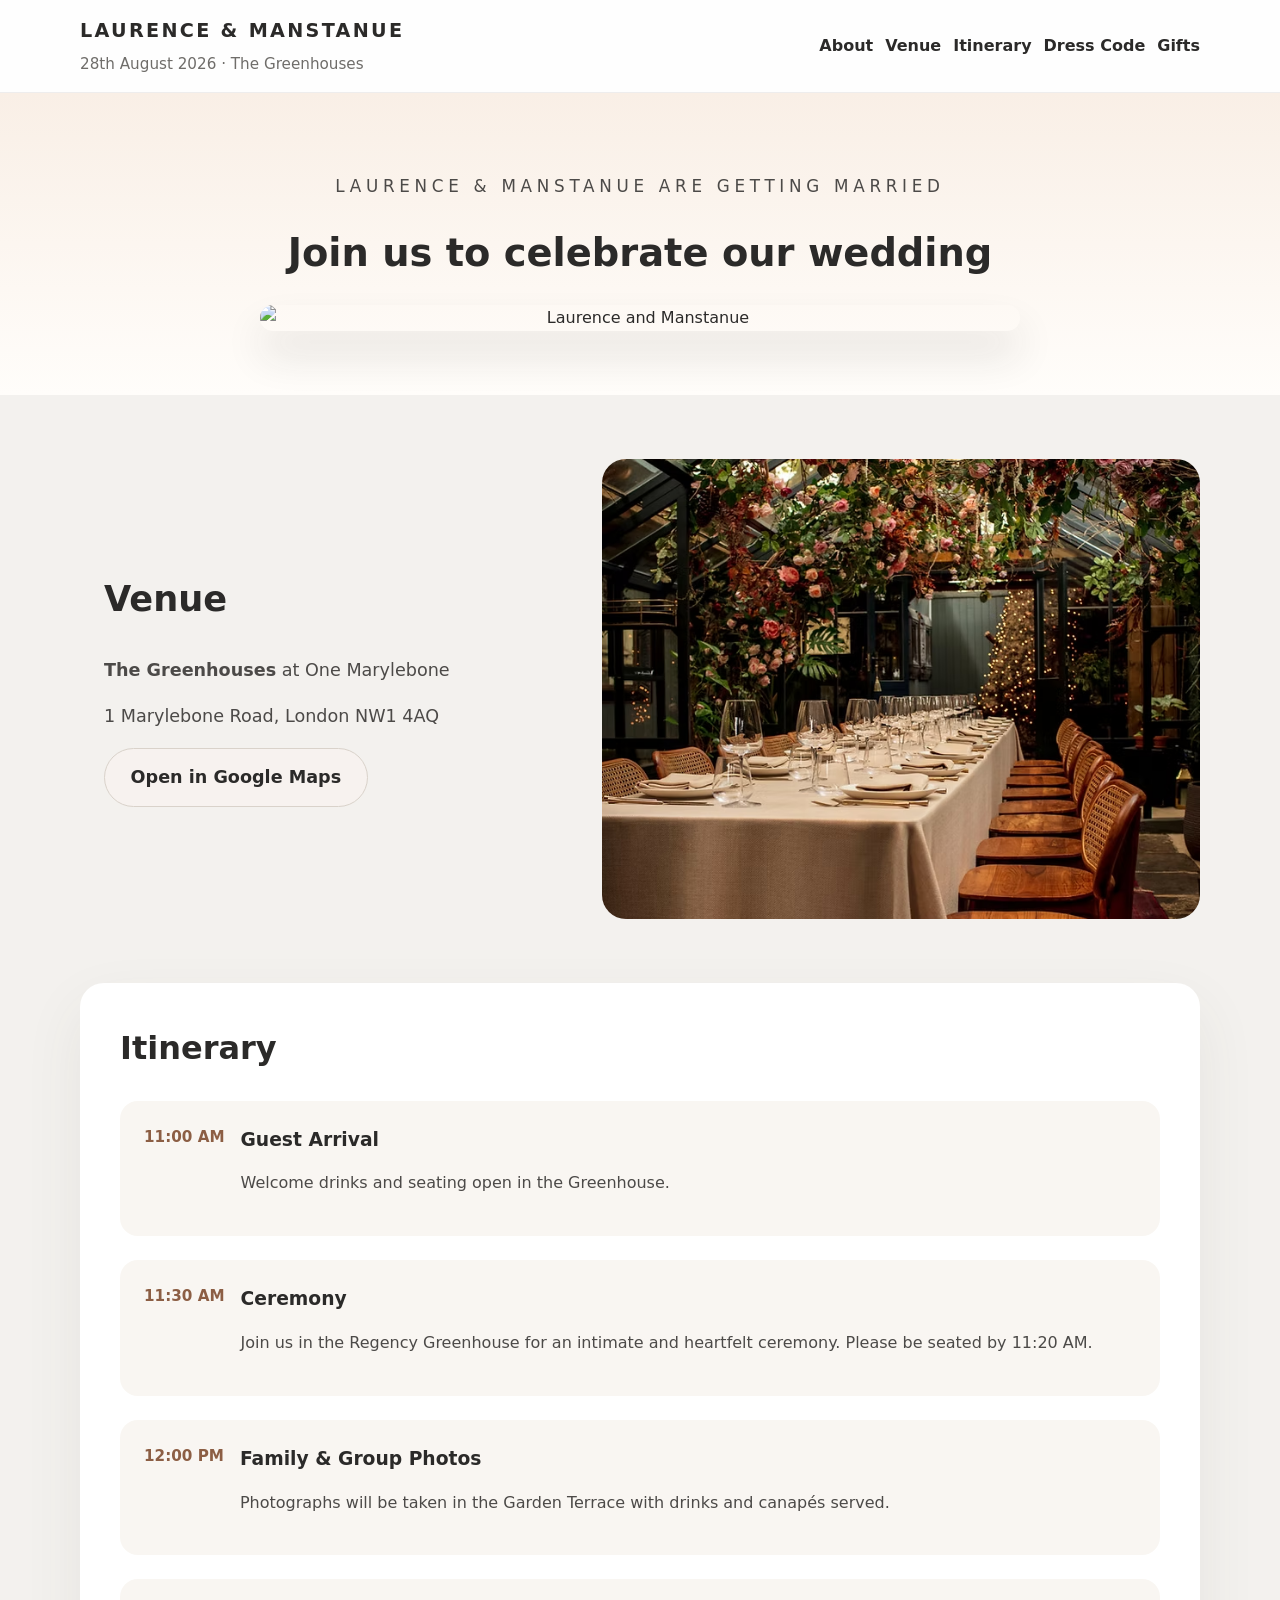
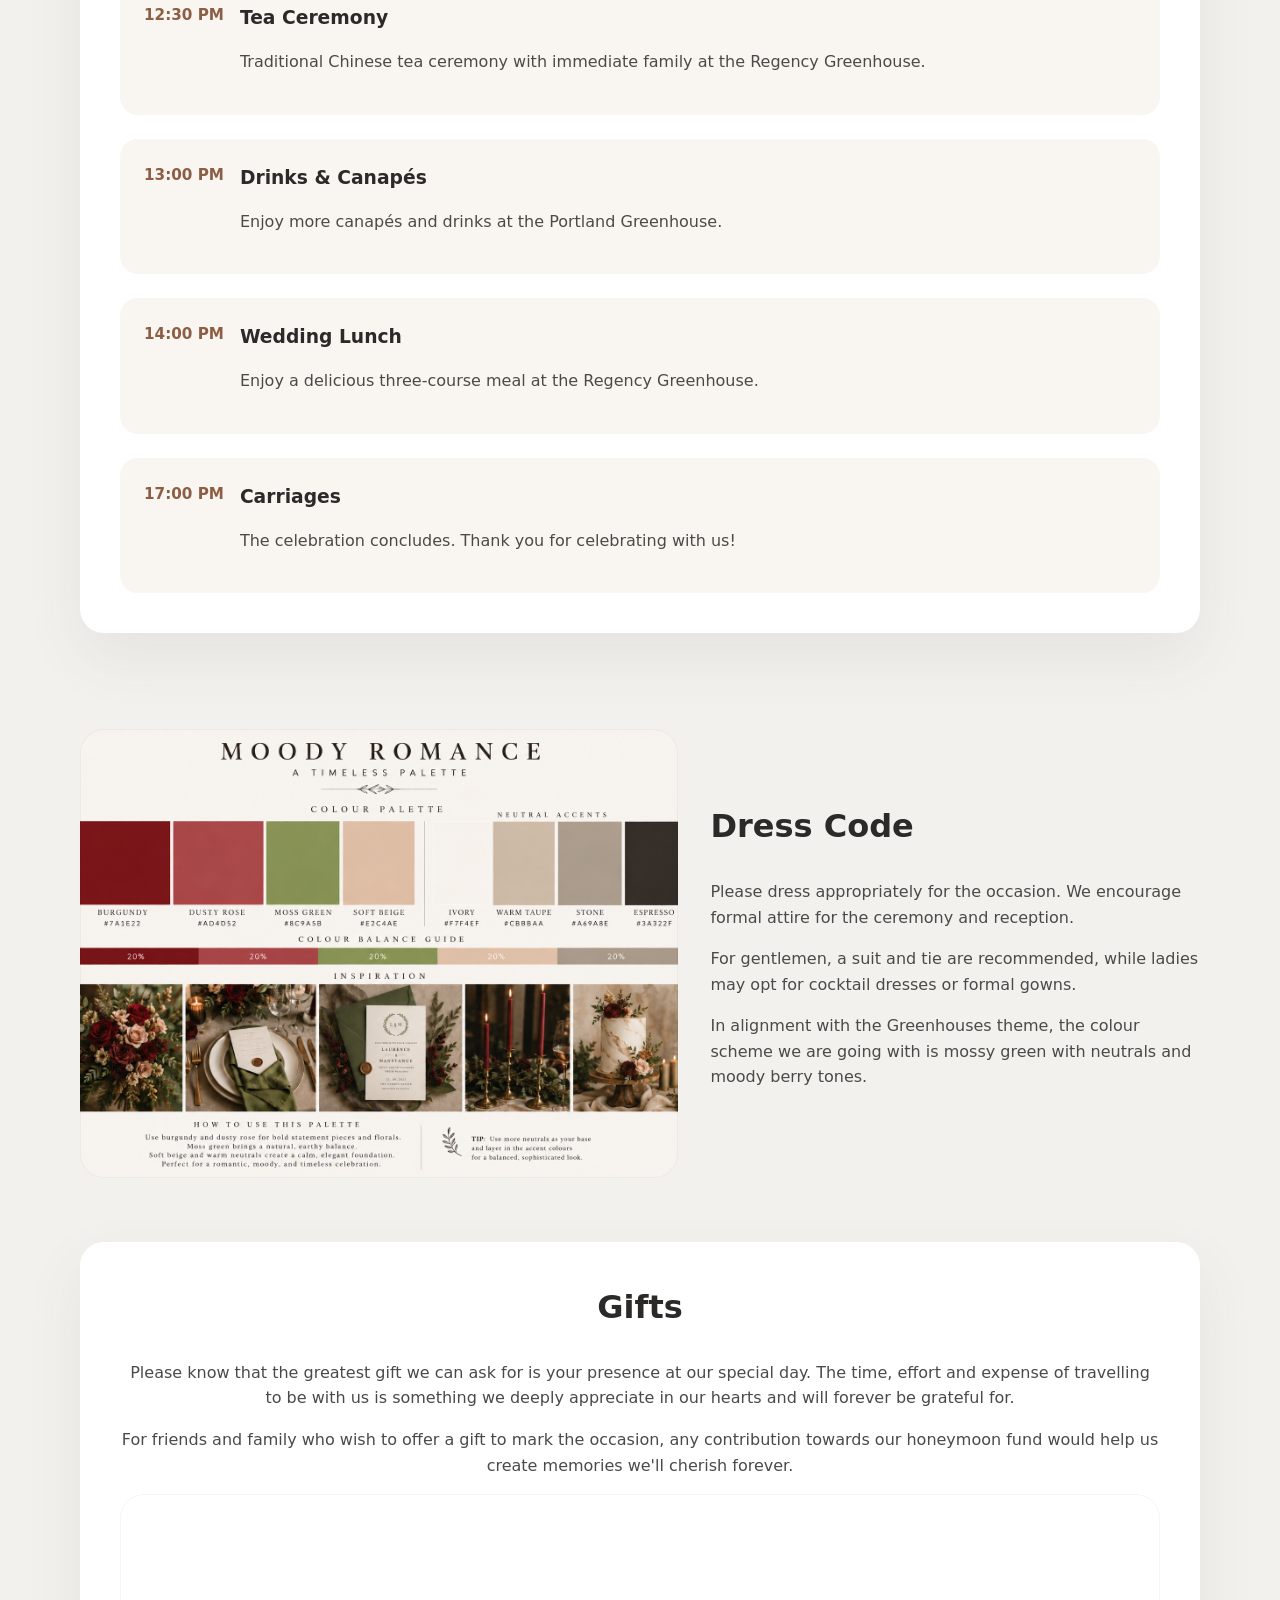
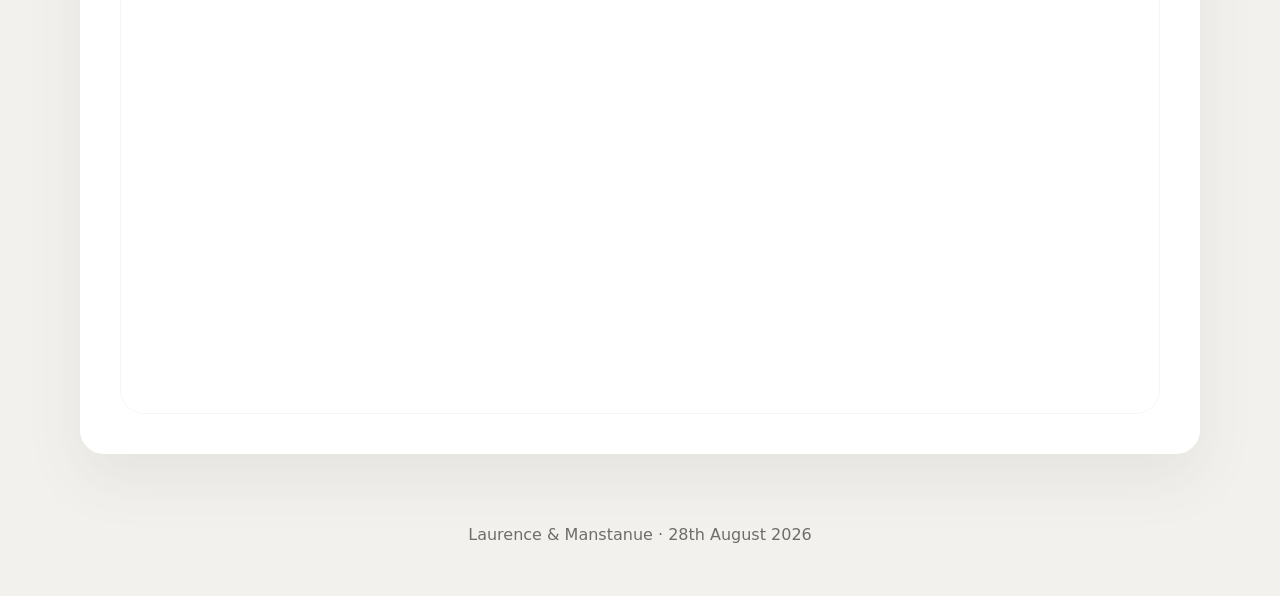
==== index.html @ a3ae47c3 "Add files via upload" ====
<!DOCTYPE html>
<html lang="en">
  <head>
    <meta charset="UTF-8" />
    <meta name="viewport" content="width=device-width, initial-scale=1.0" />
    <title>Wedding of Laurence & Manstanue</title>
    <link rel="stylesheet" href="styles.css" />
  </head>
  <body>
    <header class="site-header">
      <div class="container header-inner">
        <div class="brand">
          <h1>Laurence & Manstanue</h1>
          <p>28th August 2026 · The Greenhouses</p>
        </div>
        <nav class="site-nav" aria-label="Primary navigation">
          <a href="#about">About</a>
          <a href="#venue">Venue</a>
          <a href="#itinerary">Itinerary</a>
          <a href="#travel">Dress Code</a>
          <a href="#gifts">Gifts</a>
        </nav>
        <button class="menu-toggle" aria-expanded="false" aria-controls="nav-list">Menu</button>
      </div>
    </header>

    <main>
      <section class="hero">
        <div class="container hero-content">
          <p class="eyebrow">Laurence & Manstanue are getting married</p>
          <h2>Join us to celebrate our wedding</h2>
          <div class="hero-placeholder">
            <img src="wedding-photo.jpg" alt="Laurence and Manstanue" />
        </div>
      </section>

      <section id="venue" class="section container split-section">
        <div>
          <h2>Venue</h2>
          <p><strong>The Greenhouses</strong> at One Marylebone</p>
          <p>1 Marylebone Road, London NW1 4AQ</p>
          <a class="secondary-button" href="https://maps.app.goo.gl/B8PJeeFyVKWs3QZZ9" target="_blank" rel="noreferrer">Open in Google Maps</a>
        </div>
        <div class="venue-slider" aria-label="Venue photo slideshow">
          <div class="venue-slide active">
            <img src="venue-1.jpg" alt="The Greenhouses venue photo 1" />
          </div>
          <div class="venue-slide">
            <img src="venue-2.jpg" alt="The Greenhouses venue photo 2" />
          </div>
          <div class="venue-slide">
            <img src="venue-3.jpg" alt="The Greenhouses venue photo 3" />
          </div>
        </div>
      </section>

      <section id="itinerary" class="section container section-card">
        <h2>Itinerary</h2>
        <div class="timeline">
          <article class="timeline-item">
            <span class="timeline-time">11:00 AM</span>
            <div>
              <h3>Guest Arrival</h3>
              <p>Welcome drinks and seating open in the Greenhouse.</p>
            </div>
          </article>
          <article class="timeline-item">
            <span class="timeline-time">11:30 AM</span>
            <div>
              <h3>Ceremony</h3>
              <p>Join us in the Regency Greenhouse for an intimate and heartfelt ceremony. Please be seated by 11:20 AM.</p>
            </div>
          </article>
          <article class="timeline-item">
            <span class="timeline-time">12:00 PM</span>
            <div>
              <h3>Family & Group Photos</h3>
              <p>Photographs will be taken in the Garden Terrace with drinks and canapés served.</p>
            </div>
          </article>
          <article class="timeline-item">
            <span class="timeline-time">12:30 PM</span>
            <div>
              <h3>Tea Ceremony</h3>
              <p>Traditional Chinese tea ceremony with immediate family at the Regency Greenhouse.</p>
            </div>
          </article>
          <article class="timeline-item">
            <span class="timeline-time">13:00 PM</span>
            <div>
              <h3>Drinks & Canapés</h3>
              <p>Enjoy more canapés and drinks at the Portland Greenhouse.</p>
            </div>
          </article>
          <article class="timeline-item">
            <span class="timeline-time">14:00 PM</span>
            <div>
              <h3>Wedding Lunch</h3>
              <p>Enjoy a delicious three-course meal at the Regency Greenhouse.</p>
            </div>
          </article>
            <article class="timeline-item">
            <span class="timeline-time">17:00 PM</span>
            <div>
              <h3>Carriages</h3>
              <p>The celebration concludes. Thank you for celebrating with us!</p>
            </div>
          </article>
        </div>
      </section>

      <section id="travel" class="section container split-section reverse">
        <div>
          <h2>Dress Code</h2>
          <p>Please dress appropriately for the occasion. We encourage formal attire for the ceremony and reception.</p>
          <p>For gentlemen, a suit and tie are recommended, while ladies may opt for cocktail dresses or formal gowns.</p>
          <p>In alignment with the Greenhouses theme, the colour scheme we are going with is mossy green with neutrals and moody berry tones.</p>
        </div>
        <div class="dress-code-image"></div>
      </section>

      <section id="contact" class="section container section-card contact-section">
        <h2>Gifts</h2>
          <p>Please know that the greatest gift we can ask for is your presence at our special day. The time, effort and expense of travelling to be with us is something we deeply appreciate in our hearts and will forever be grateful for.</p>
          <p>For friends and family who wish to offer a gift to mark the occasion, any contribution towards our honeymoon fund would help us create memories we'll cherish forever.</p>
        </div>
        <div class="travel-image"></div>
      </section>
    </main>

    <footer class="site-footer container">
      <p>Laurence & Manstanue · 28th August 2026</p>
    </footer>

    <script src="script.js"></script>
  </body>
</html>
---- styles.css ----
:root {
  color-scheme: light;
  font-family: Inter, system-ui, -apple-system, BlinkMacSystemFont, "Segoe UI", sans-serif;
  background: #f3f1ee;
  color: #2b2a29;
  font-size: 16px;
  line-height: 1.6;
}

* {
  box-sizing: border-box;
}

html {
  scroll-behavior: smooth;
}

body {
  margin: 0;
  min-height: 100vh;
}

img,
video,
iframe,
svg {
  display: block;
  max-width: 100%;
}

.container {
  width: min(1120px, calc(100% - 2rem));
  margin: 0 auto;
}

.site-header {
  background: rgba(255, 255, 255, 0.92);
  position: sticky;
  top: 0;
  z-index: 10;
  border-bottom: 1px solid rgba(43, 42, 41, 0.08);
}

.header-inner {
  display: flex;
  align-items: center;
  justify-content: space-between;
  gap: 1rem;
  padding: 1rem 0;
}

.brand h1 {
  margin: 0;
  font-size: 1.2rem;
  letter-spacing: 0.12em;
  text-transform: uppercase;
}

.brand p {
  margin: 0.3rem 0 0;
  color: #6f6d6a;
  font-size: 0.95rem;
}

.site-nav {
  display: flex;
  flex-wrap: wrap;
  gap: 0.75rem;
}

.site-nav a {
  color: #2b2a29;
  text-decoration: none;
  font-weight: 600;
}

.menu-toggle {
  display: none;
  border: 1px solid #c8c4bf;
  background: white;
  color: #2b2a29;
  padding: 0.75rem 1rem;
  border-radius: 999px;
  cursor: pointer;
}

.hero {
  background: linear-gradient(180deg, #f9efe6 0%, #fffdfa 100%);
  padding: 5rem 0 4rem;
}

.hero-content {
  text-align: center;
  max-width: 760px;
  margin: 0 auto;
}

.eyebrow {
  margin: 0 0 1rem;
  letter-spacing: 0.28em;
  text-transform: uppercase;
  font-size: 0.85rem;
  color: #9d8b7a;
}

.hero-content h2 {
  margin: 0 0 1rem;
  font-size: clamp(2rem, 3vw, 3rem);
  line-height: 1.08;
}

.hero-placeholder {
  margin: 2rem auto 0;
  max-width: 880px;
  overflow: hidden;
  border-radius: 28px;
  box-shadow: 0 24px 40px rgba(43, 42, 41, 0.12);
}

.hero-placeholder img {
  width: 100%;
  height: auto;
  display: block;
}

.hero-content p {
  margin: 0 0 2rem;
  color: #4c4a48;
  font-size: 1.05rem;
}

.primary-button,
.secondary-button {
  display: inline-flex;
  align-items: center;
  justify-content: center;
  border-radius: 999px;
  font-weight: 700;
  padding: 0.9rem 1.6rem;
  text-decoration: none;
}

.primary-button {
  background: #8c5e44;
  color: white;
}

.secondary-button {
  background: #f7f2ef;
  color: #2b2a29;
  border: 1px solid #d9d2ca;
}

.section {
  padding: 4rem 0;
}

.section-card {
  background: white;
  border-radius: 24px;
  padding: 2.5rem;
  box-shadow: 0 24px 60px rgba(74, 72, 70, 0.08);
  margin-bottom: 2rem;
}

.section-card h2,
.split-section h2,
.contact-section h2 {
  margin-top: 0;
  font-size: 2rem;
}

.section-card p,
.split-section p,
.contact-section p {
  color: #4c4a48;
}

.split-section {
  display: grid;
  grid-template-columns: 1fr 1fr;
  gap: 2rem;
  align-items: center;
}

#venue.split-section {
  grid-template-columns: 0.9fr 1.1fr;
}

#venue.split-section > div:first-child {
  padding-left: 1.5rem;
  font-size: 1.1rem;
}

#venue.split-section > div:first-child h2 {
  font-size: 2.2rem;
}

#travel.split-section {
  grid-template-columns: 0.9fr 1.1fr;
}

#travel.split-section > div:last-child {
  min-height: 420px;
  aspect-ratio: 4 / 3;
}

.split-section.reverse {
  direction: rtl;
}

.split-section.reverse > * {
  direction: ltr;
}

.venue-image,
.venue-slider {
  min-height: 460px;
  border-radius: 24px;
  background-size: cover;
  background-position: center;
  box-shadow: inset 0 0 0 1px rgba(0, 0, 0, 0.04);
}

.travel-image {
  min-height: 520px;
  border-radius: 24px;
  background-size: cover;
  background-position: center;
  box-shadow: inset 0 0 0 1px rgba(0, 0, 0, 0.04);
}

.venue-slider {
  overflow: hidden;
  position: relative;
}

.venue-slide {
  position: absolute;
  inset: 0;
  opacity: 0;
  transition: opacity 0.8s ease;
}

.venue-slide.active {
  opacity: 1;
}

.venue-slide img {
  width: 100%;
  height: 100%;
  object-fit: cover;
  display: block;
}
.dress-code-image {
  min-height: 520px;
  border-radius: 24px;
  background-image: url('dress-code.jpg');
  background-size: cover;
  background-position: center;
  box-shadow: inset 0 0 0 1px rgba(0, 0, 0, 0.04);
}
.venue-image {
  background-image: url('venue-photo.jpg');
}

.travel-image {
  background-image: url('gift-photo.jpg');
}

.timeline {
  display: grid;
  gap: 1.5rem;
}

.timeline-item {
  display: grid;
  grid-template-columns: auto 1fr;
  gap: 1rem;
  padding: 1.5rem;
  background: #f9f6f2;
  border-radius: 18px;
}

.timeline-time {
  font-weight: 800;
  color: #8c5e44;
  font-size: 0.95rem;
}

.timeline-item h3 {
  margin: 0 0 0.5rem;
}

.contact-section {
  text-align: center;
}

.contact-section a {
  color: #8c5e44;
  text-decoration: none;
  font-weight: 700;
}

.site-footer {
  padding: 1.25rem 0 2rem;
  color: #6f6d6a;
  text-align: center;
}

@media (max-width: 900px) {
  .split-section,
  .section-card {
    grid-template-columns: 1fr;
  }

  .split-section.reverse {
    direction: ltr;
  }
}

@media (max-width: 720px) {
  .header-inner {
    flex-direction: column;
    align-items: flex-start;
  }

  .site-nav {
    display: none;
    flex-direction: column;
    width: 100%;
    padding-top: 1rem;
  }

  .site-nav.show {
    display: flex;
  }

  .menu-toggle {
    display: inline-flex;
  }

  .hero {
    padding: 4rem 0 3rem;
  }

  .hero-content h2 {
    font-size: 2.5rem;
  }
}
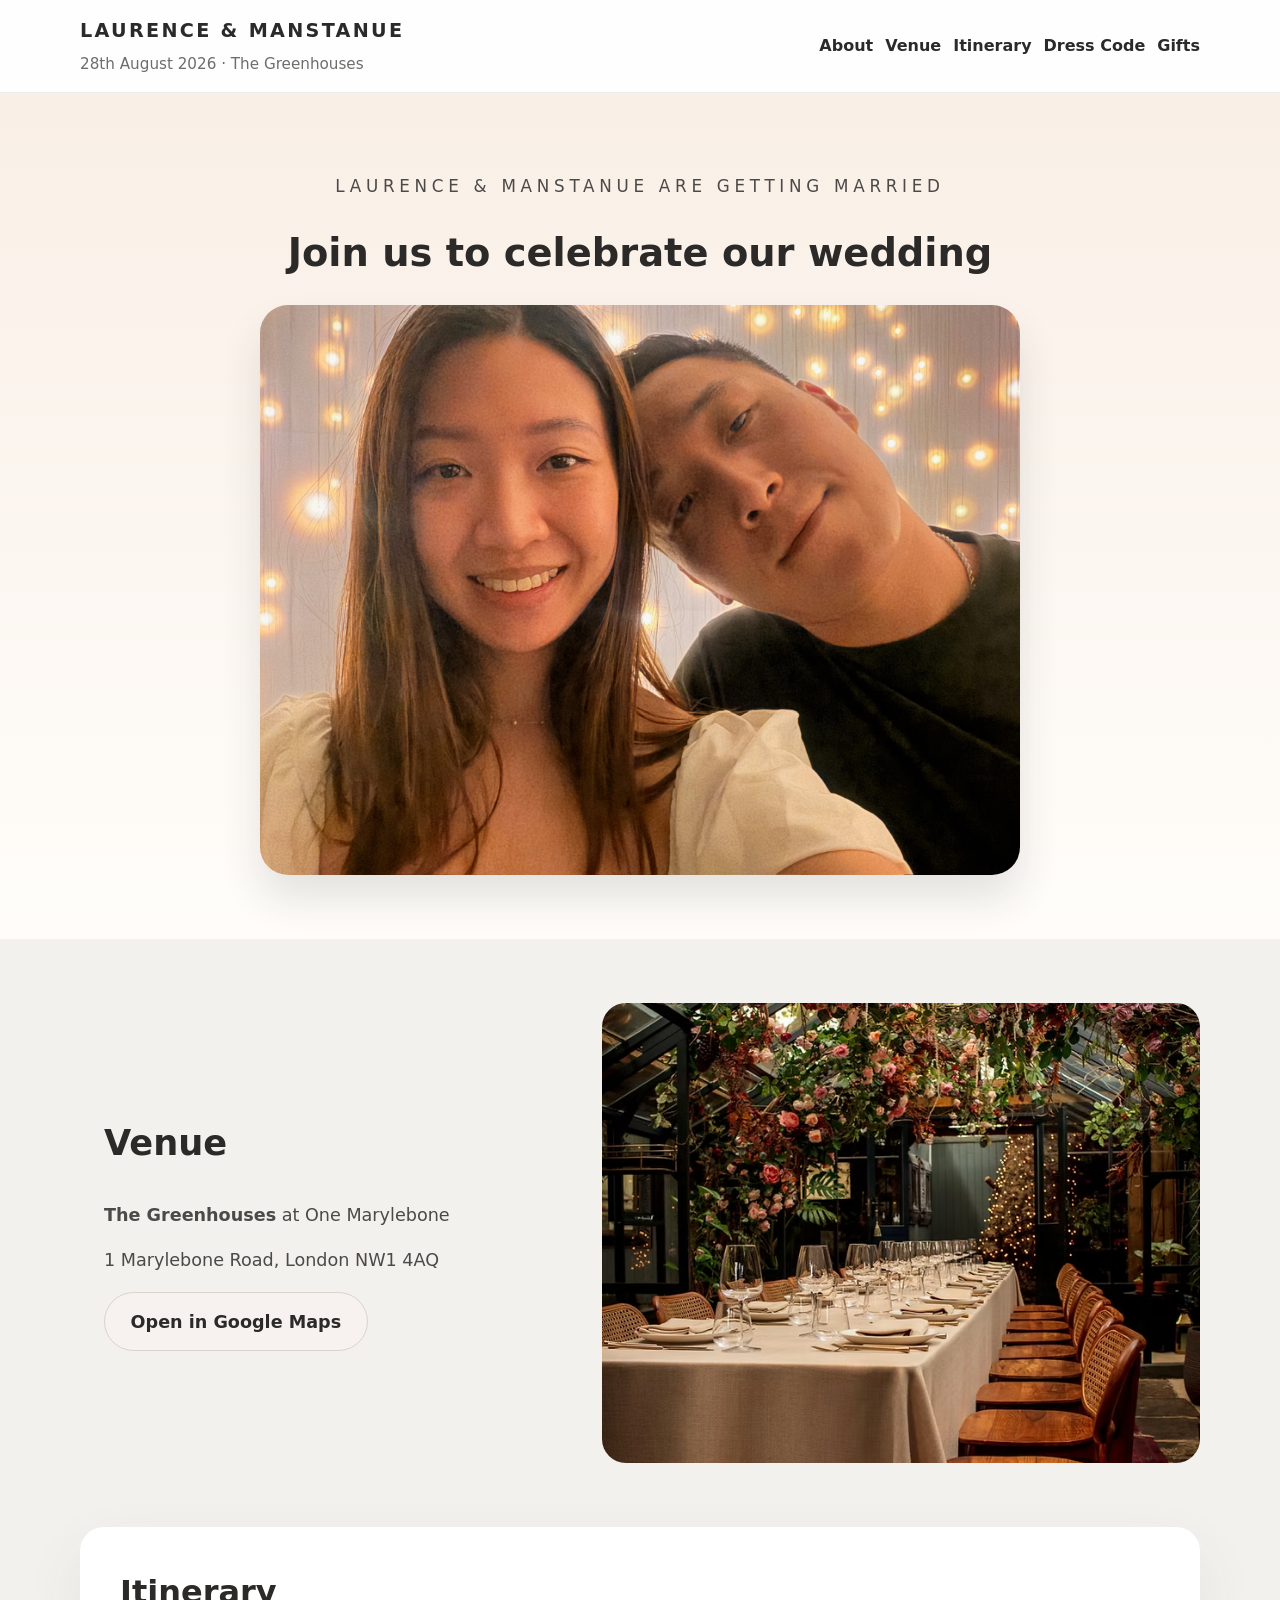
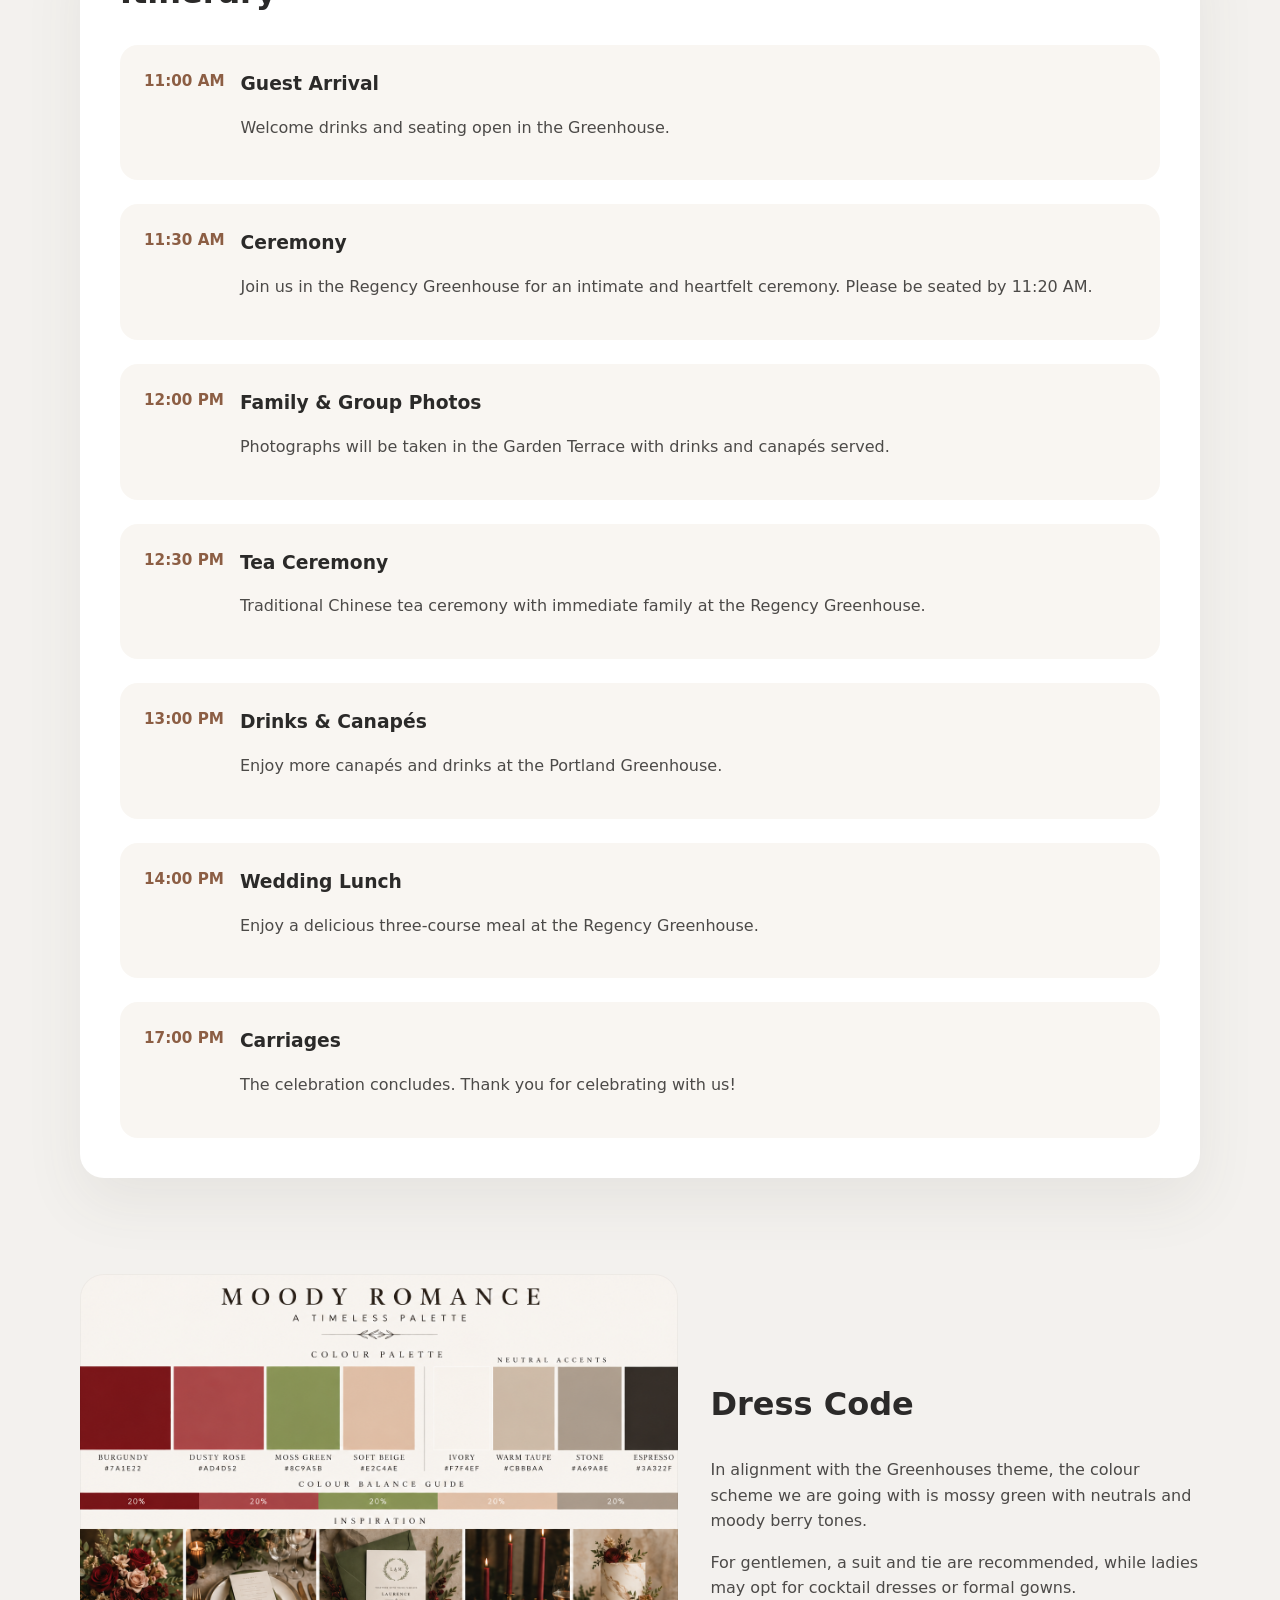
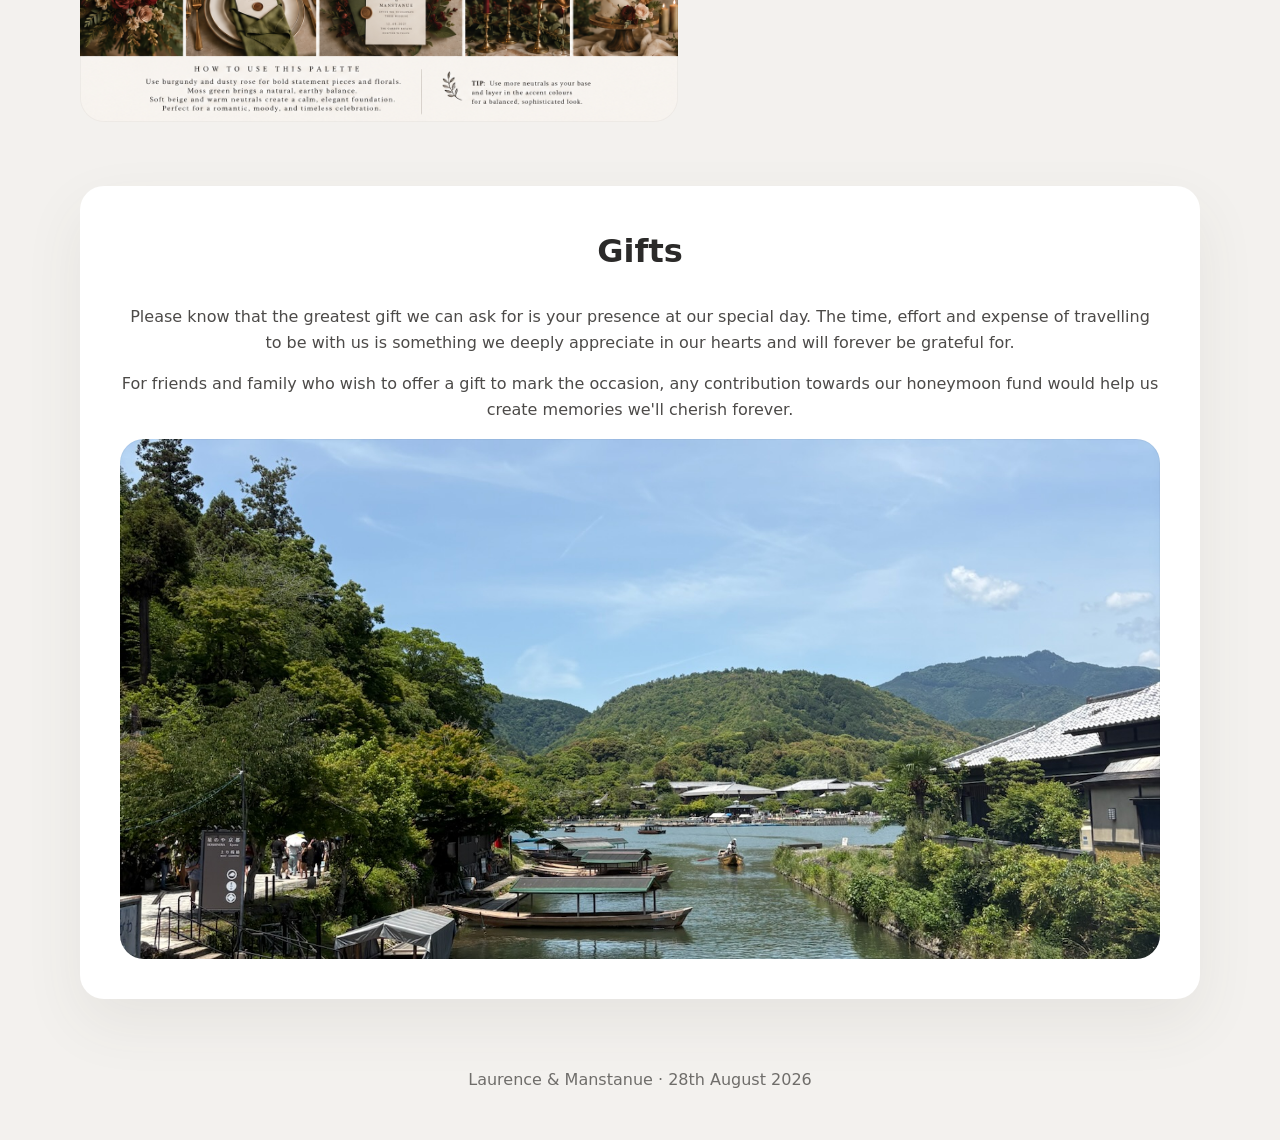
==== commit 744433c6: "Rearrange dress code information in index.html Removed the original dress code paragraph and reposit" ====
--- a/index.html
+++ b/index.html
@@ -112,9 +112,8 @@
       <section id="travel" class="section container split-section reverse">
         <div>
           <h2>Dress Code</h2>
-          <p>Please dress appropriately for the occasion. We encourage formal attire for the ceremony and reception.</p>
+          <p>In alignment with the Greenhouses theme, the colour scheme we are going with is mossy green with neutrals and moody berry tones.</p>
           <p>For gentlemen, a suit and tie are recommended, while ladies may opt for cocktail dresses or formal gowns.</p>
-          <p>In alignment with the Greenhouses theme, the colour scheme we are going with is mossy green with neutrals and moody berry tones.</p>
         </div>
         <div class="dress-code-image"></div>
       </section>
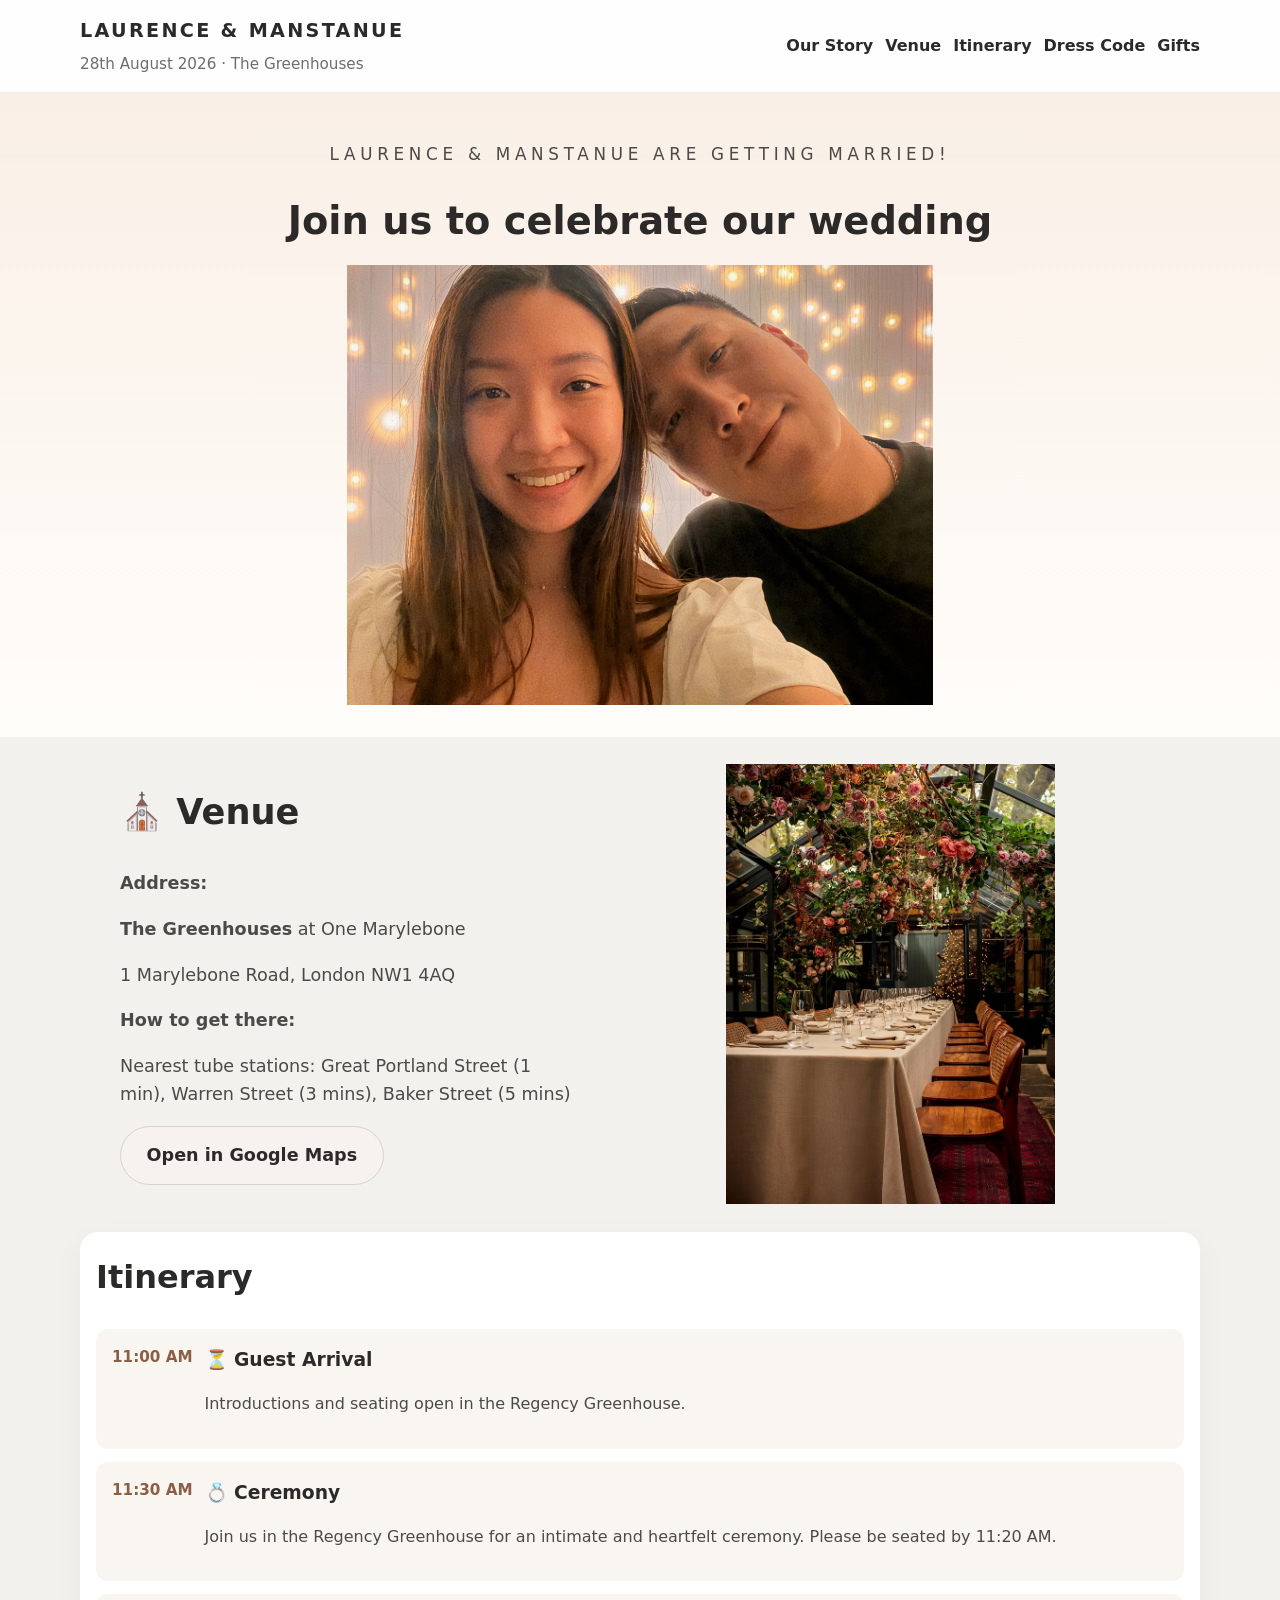
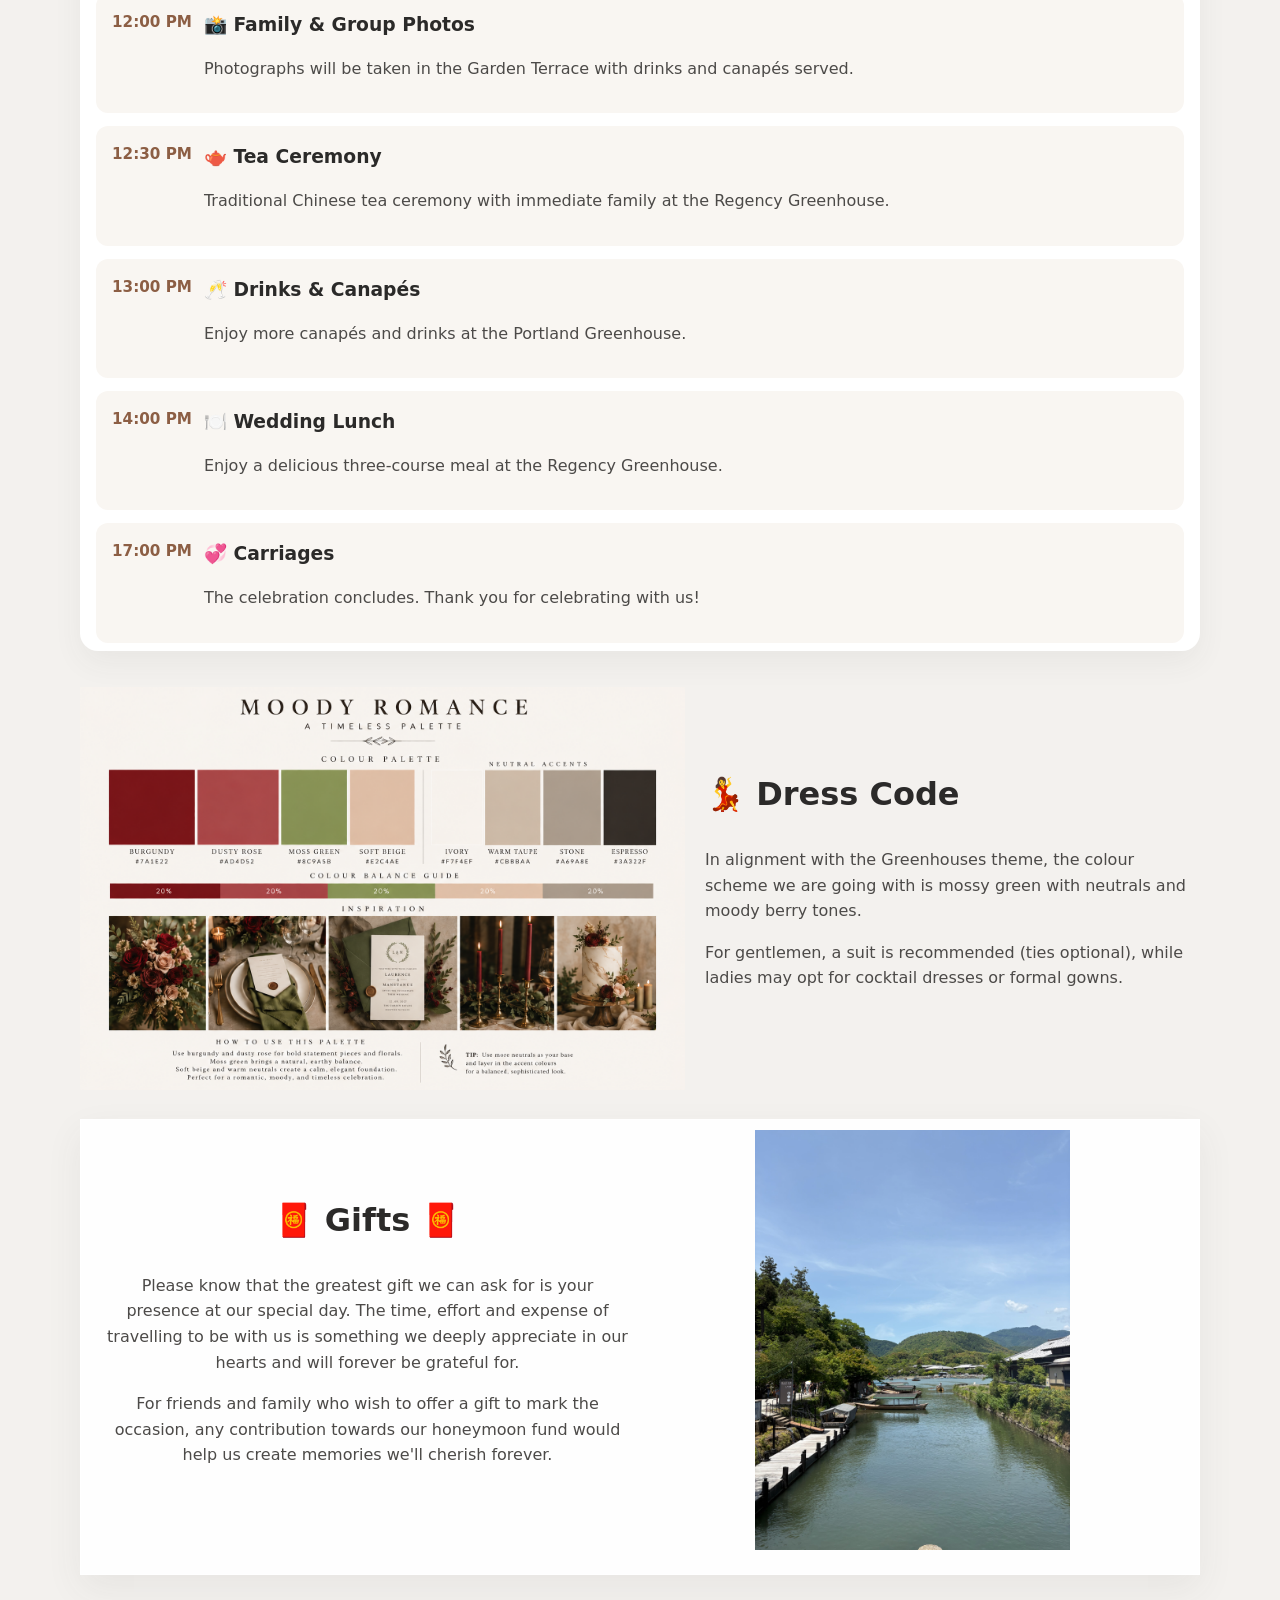
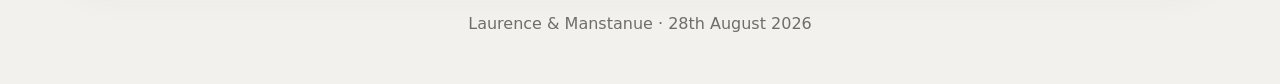
==== commit 96c67c5f: "Add files via upload" ====
--- a/index.html
+++ b/index.html
@@ -14,7 +14,7 @@
           <p>28th August 2026 · The Greenhouses</p>
         </div>
         <nav class="site-nav" aria-label="Primary navigation">
-          <a href="#about">About</a>
+          <a href="ourstory.html">Our Story</a>
           <a href="#venue">Venue</a>
           <a href="#itinerary">Itinerary</a>
           <a href="#travel">Dress Code</a>
@@ -27,18 +27,33 @@
     <main>
       <section class="hero">
         <div class="container hero-content">
-          <p class="eyebrow">Laurence & Manstanue are getting married</p>
+          <p class="eyebrow">Laurence & Manstanue are getting married!</p>
           <h2>Join us to celebrate our wedding</h2>
-          <div class="hero-placeholder">
-            <img src="wedding-photo.jpg" alt="Laurence and Manstanue" />
+          <div class="hero-slider" aria-label="Hero slideshow">
+            <div class="hero-slide active">
+              <img src="wedding-photo.jpg" alt="Laurence and Manstanue" />
+            </div>
+            <div class="hero-slide">
+              <img src="wedding-photo-2.jpg" alt="Laurence and Manstanue" />
+            </div>
+            <div class="hero-slide">
+              <img src="wedding-photo-3.jpg" alt="Laurence and Manstanue" />
+            </div>
+            <div class="hero-slide">
+              <img src="wedding-photo-4.jpg" alt="Laurence and Manstanue" />
+            </div>
+          </div>
         </div>
       </section>
 
       <section id="venue" class="section container split-section">
         <div>
-          <h2>Venue</h2>
+          <h2>⛪️ Venue</h2>
+          <p><Strong>Address:</Strong></p>
           <p><strong>The Greenhouses</strong> at One Marylebone</p>
           <p>1 Marylebone Road, London NW1 4AQ</p>
+          <p><strong>How to get there:</strong></p>
+          <p>Nearest tube stations: Great Portland Street (1 min), Warren Street (3 mins), Baker Street (5 mins)</p>
           <a class="secondary-button" href="https://maps.app.goo.gl/B8PJeeFyVKWs3QZZ9" target="_blank" rel="noreferrer">Open in Google Maps</a>
         </div>
         <div class="venue-slider" aria-label="Venue photo slideshow">
@@ -60,49 +75,49 @@
           <article class="timeline-item">
             <span class="timeline-time">11:00 AM</span>
             <div>
-              <h3>Guest Arrival</h3>
-              <p>Welcome drinks and seating open in the Greenhouse.</p>
+              <h3>⏳ Guest Arrival</h3>
+              <p>Introductions and seating open in the Regency Greenhouse.</p>
             </div>
           </article>
           <article class="timeline-item">
             <span class="timeline-time">11:30 AM</span>
             <div>
-              <h3>Ceremony</h3>
+              <h3>💍 Ceremony</h3>
               <p>Join us in the Regency Greenhouse for an intimate and heartfelt ceremony. Please be seated by 11:20 AM.</p>
             </div>
           </article>
           <article class="timeline-item">
             <span class="timeline-time">12:00 PM</span>
             <div>
-              <h3>Family & Group Photos</h3>
+              <h3>📸 Family & Group Photos</h3>
               <p>Photographs will be taken in the Garden Terrace with drinks and canapés served.</p>
             </div>
           </article>
           <article class="timeline-item">
             <span class="timeline-time">12:30 PM</span>
             <div>
-              <h3>Tea Ceremony</h3>
+              <h3>🫖 Tea Ceremony</h3>
               <p>Traditional Chinese tea ceremony with immediate family at the Regency Greenhouse.</p>
             </div>
           </article>
           <article class="timeline-item">
             <span class="timeline-time">13:00 PM</span>
             <div>
-              <h3>Drinks & Canapés</h3>
+              <h3>🥂 Drinks & Canapés</h3>
               <p>Enjoy more canapés and drinks at the Portland Greenhouse.</p>
             </div>
           </article>
           <article class="timeline-item">
             <span class="timeline-time">14:00 PM</span>
             <div>
-              <h3>Wedding Lunch</h3>
+              <h3>🍽️ Wedding Lunch</h3>
               <p>Enjoy a delicious three-course meal at the Regency Greenhouse.</p>
             </div>
           </article>
             <article class="timeline-item">
             <span class="timeline-time">17:00 PM</span>
             <div>
-              <h3>Carriages</h3>
+              <h3>💞 Carriages</h3>
               <p>The celebration concludes. Thank you for celebrating with us!</p>
             </div>
           </article>
@@ -111,15 +126,16 @@
 
       <section id="travel" class="section container split-section reverse">
         <div>
-          <h2>Dress Code</h2>
+          <h2>💃 Dress Code</h2>
           <p>In alignment with the Greenhouses theme, the colour scheme we are going with is mossy green with neutrals and moody berry tones.</p>
-          <p>For gentlemen, a suit and tie are recommended, while ladies may opt for cocktail dresses or formal gowns.</p>
+          <p>For gentlemen, a suit is recommended (ties optional), while ladies may opt for cocktail dresses or formal gowns.</p>
         </div>
         <div class="dress-code-image"></div>
       </section>
 
-      <section id="contact" class="section container section-card contact-section">
-        <h2>Gifts</h2>
+      <section id="contact" class="section container split-section contact-section">
+        <div>
+          <h2>🧧 Gifts 🧧</h2>
           <p>Please know that the greatest gift we can ask for is your presence at our special day. The time, effort and expense of travelling to be with us is something we deeply appreciate in our hearts and will forever be grateful for.</p>
           <p>For friends and family who wish to offer a gift to mark the occasion, any contribution towards our honeymoon fund would help us create memories we'll cherish forever.</p>
         </div>
--- a/styles.css
+++ b/styles.css
@@ -86,12 +86,12 @@
 
 .hero {
   background: linear-gradient(180deg, #f9efe6 0%, #fffdfa 100%);
-  padding: 5rem 0 4rem;
+  padding: 3rem 0 2rem;
 }
 
 .hero-content {
   text-align: center;
-  max-width: 760px;
+  max-width: 840px;
   margin: 0 auto;
 }
 
@@ -110,11 +110,11 @@
 }
 
 .hero-placeholder {
-  margin: 2rem auto 0;
-  max-width: 880px;
+  margin: 1rem auto 0;
+  max-width: 760px;
   overflow: hidden;
-  border-radius: 28px;
-  box-shadow: 0 24px 40px rgba(43, 42, 41, 0.12);
+  border-radius: 20px;
+  box-shadow: 0 18px 30px rgba(43, 42, 41, 0.10);
 }
 
 .hero-placeholder img {
@@ -151,16 +151,16 @@
   border: 1px solid #d9d2ca;
 }
 
-.section {
-  padding: 4rem 0;
+ .section {
+  padding: 0.7rem 0;
 }
 
 .section-card {
   background: white;
-  border-radius: 24px;
-  padding: 2.5rem;
-  box-shadow: 0 24px 60px rgba(74, 72, 70, 0.08);
-  margin-bottom: 2rem;
+  border-radius: 18px;
+  padding: 1.25rem;
+  box-shadow: 0 12px 30px rgba(74, 72, 70, 0.06);
+  margin-bottom: 0.4rem;
 }
 
 .section-card h2,
@@ -176,10 +176,17 @@
   color: #4c4a48;
 }
 
+.contact-section {
+  background: rgba(255, 255, 255, 0.96);
+  border: 1px solid rgba(255, 255, 255, 0.85);
+  box-shadow: 0 14px 35px rgba(74, 72, 70, 0.07);
+  padding: 1.5rem;
+}
+
 .split-section {
   display: grid;
   grid-template-columns: 1fr 1fr;
-  gap: 2rem;
+  gap: 1.25rem;
   align-items: center;
 }
 
@@ -205,6 +212,12 @@
   aspect-ratio: 4 / 3;
 }
 
+#venue,
+#itinerary {
+  padding-left: 1rem;
+  padding-right: 1rem;
+}
+
 .split-section.reverse {
   direction: rtl;
 }
@@ -215,71 +228,110 @@
 
 .venue-image,
 .venue-slider {
-  min-height: 460px;
-  border-radius: 24px;
+  min-height: 380px;
+  border-radius: 18px;
   background-size: cover;
   background-position: center;
-  box-shadow: inset 0 0 0 1px rgba(0, 0, 0, 0.04);
 }
 
 .travel-image {
-  min-height: 520px;
-  border-radius: 24px;
-  background-size: cover;
+  min-height: 420px;
+  background-image: url('gift-photo.jpg');
+  background-size: contain;
+  background-repeat: no-repeat;
   background-position: center;
-  box-shadow: inset 0 0 0 1px rgba(0, 0, 0, 0.04);
-}
-
+  display: flex;
+  align-items: center;
+  justify-content: center;
+}
+
+.hero-slider,
 .venue-slider {
   overflow: hidden;
   position: relative;
 }
 
+.hero-slider {
+  max-width: 840px;
+  width: min(100%, 840px);
+  height: 440px;
+  margin: 1.5rem auto 0;
+}
+
+.venue-slider {
+  max-width: 840px;
+  width: min(100%, 840px);
+  height: 440px;
+  margin: 1rem auto;
+}
+
+.hero-slide,
 .venue-slide {
   position: absolute;
   inset: 0;
   opacity: 0;
-  transition: opacity 0.8s ease;
-}
-
+  transition: opacity 0.6s ease;
+  display: flex;
+  align-items: center;
+  justify-content: center;
+}
+
+.hero-slide.active,
 .venue-slide.active {
   opacity: 1;
 }
 
+.hero-slide img,
 .venue-slide img {
-  width: 100%;
-  height: 100%;
-  object-fit: cover;
+  max-width: 100%;
+  max-height: 100%;
+  width: auto;
+  height: auto;
+  object-fit: contain;
   display: block;
 }
 .dress-code-image {
-  min-height: 520px;
-  border-radius: 24px;
+  min-height: 360px;
   background-image: url('dress-code.jpg');
-  background-size: cover;
+  background-size: contain;
+  background-repeat: no-repeat;
   background-position: center;
-  box-shadow: inset 0 0 0 1px rgba(0, 0, 0, 0.04);
+  display: flex;
+  align-items: center;
+  justify-content: center;
+}
+.section#travel {
+  padding-top: 0.25rem;
+  padding-bottom: 0.25rem;
+}
+
+/* Reduce the top padding of the following contact section when it directly follows travel */
+#travel + .contact-section {
+  padding-top: 0.6rem;
+}
+
+/* Slightly reduce bottom padding of itinerary to tighten gap above travel */
+#itinerary {
+  padding-bottom: 0.5rem;
 }
 .venue-image {
   background-image: url('venue-photo.jpg');
 }
 
-.travel-image {
-  background-image: url('gift-photo.jpg');
-}
+
 
 .timeline {
   display: grid;
-  gap: 1.5rem;
+  gap: 0.8rem;
 }
 
 .timeline-item {
   display: grid;
   grid-template-columns: auto 1fr;
-  gap: 1rem;
-  padding: 1.5rem;
+  gap: 0.75rem;
+  padding: 1rem;
   background: #f9f6f2;
-  border-radius: 18px;
+  border-radius: 12px;
 }
 
 .timeline-time {
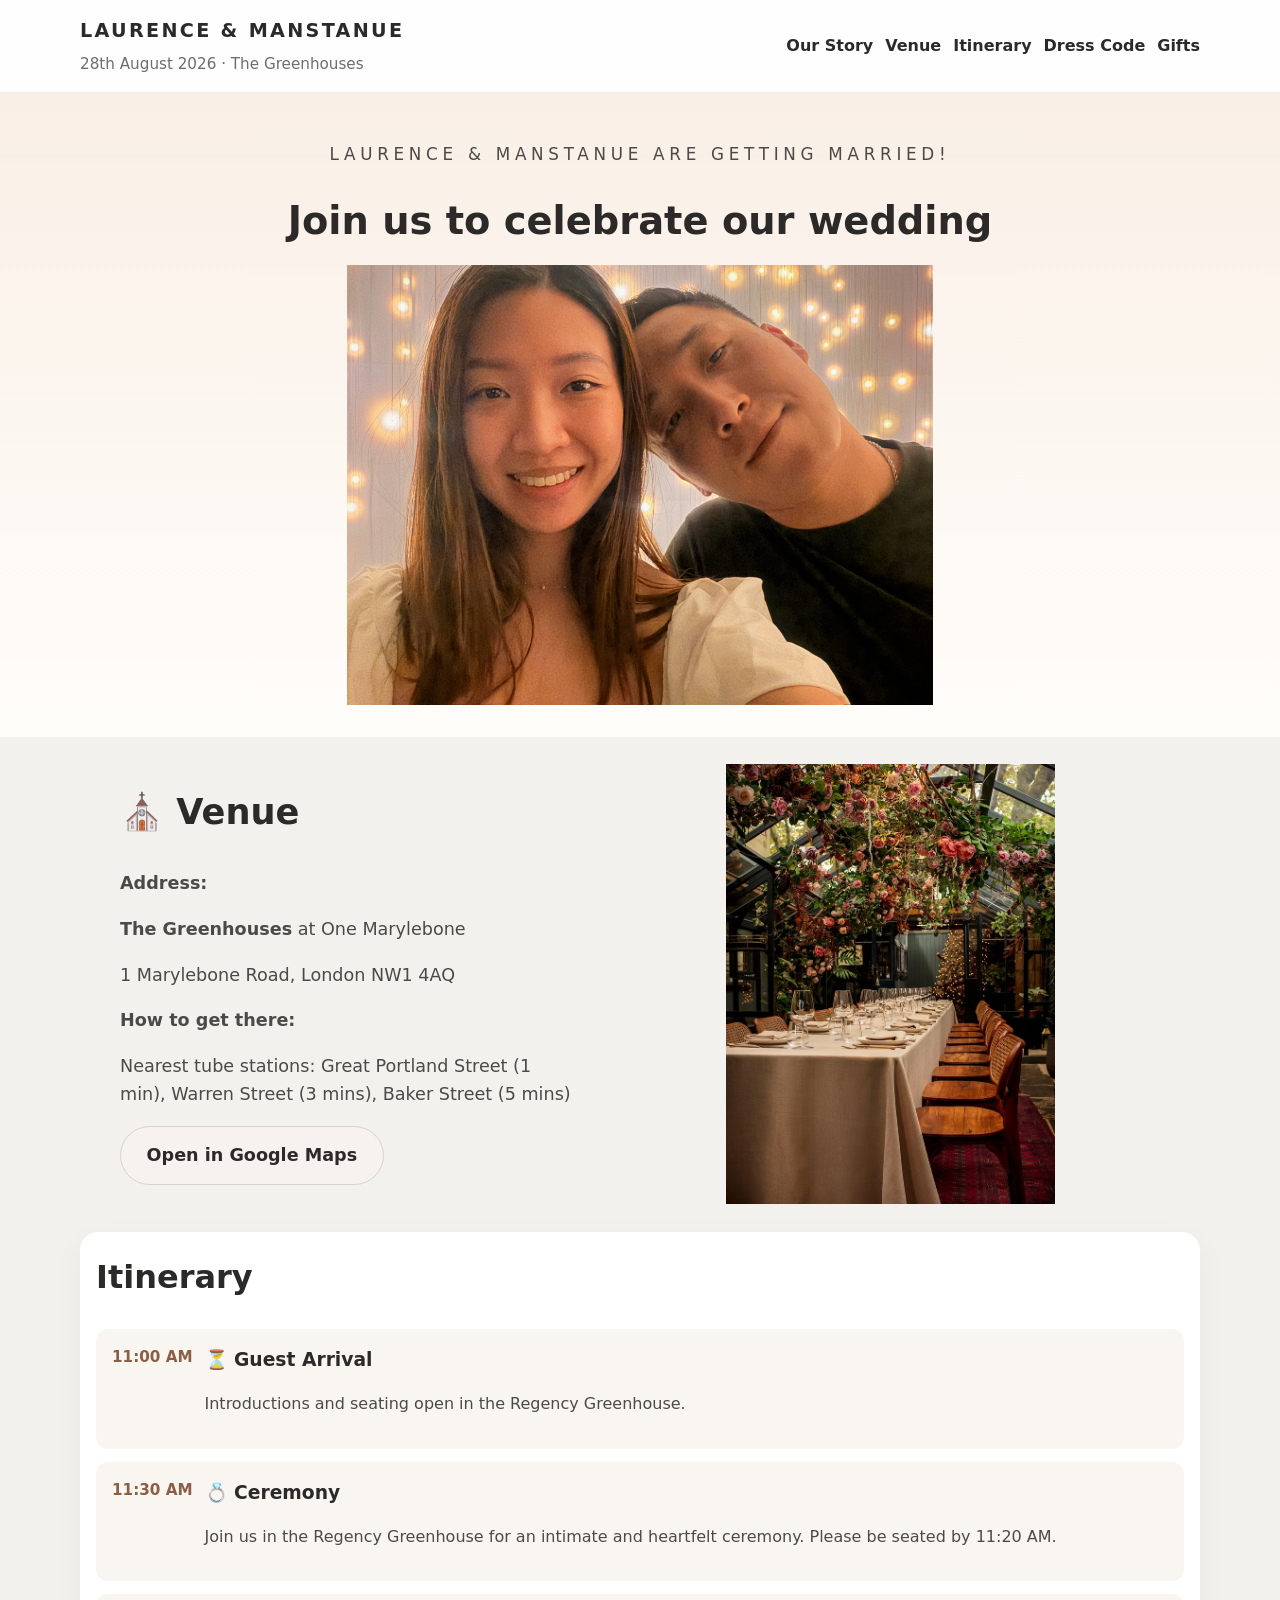
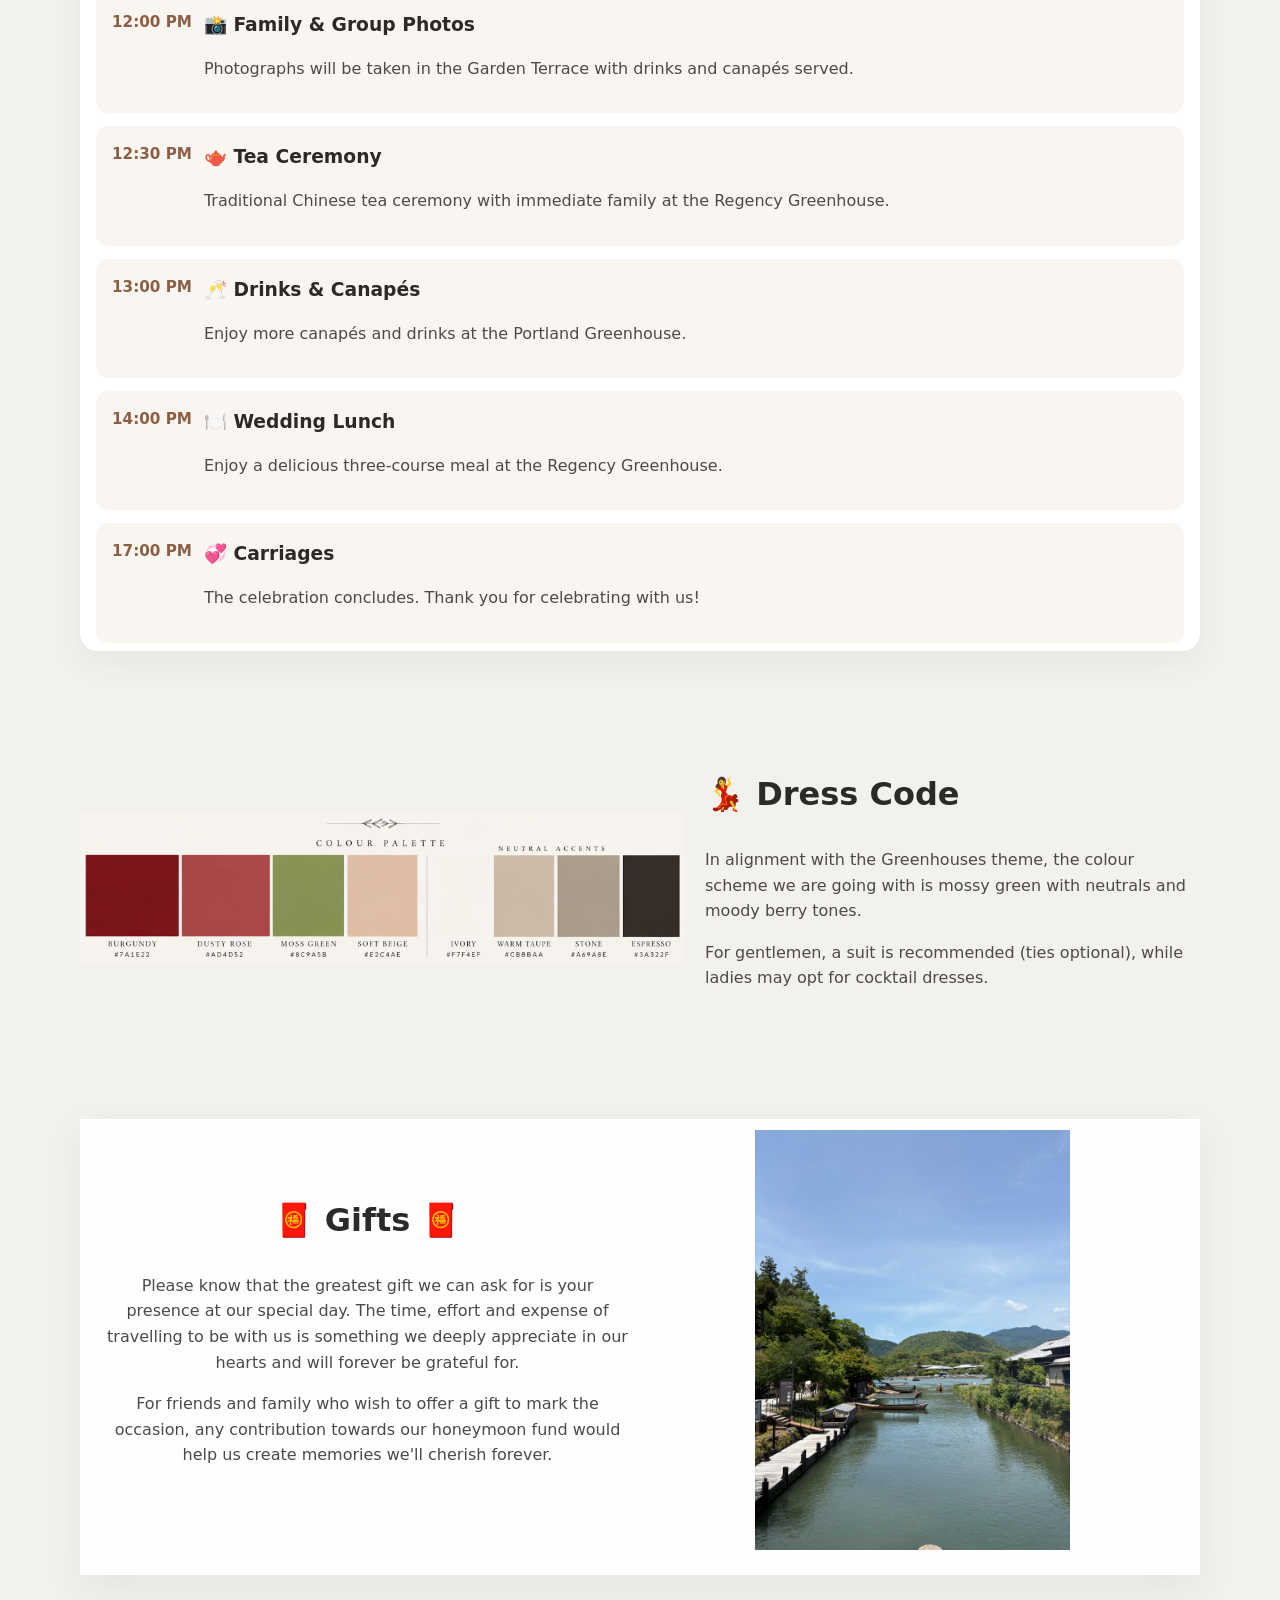
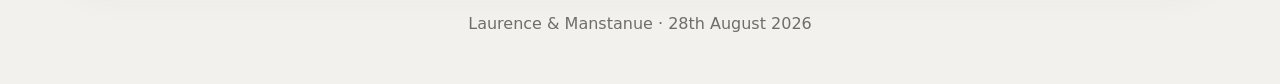
==== commit 1e5d5113: "Update index.html" ====
--- a/index.html
+++ b/index.html
@@ -128,7 +128,7 @@
         <div>
           <h2>💃 Dress Code</h2>
           <p>In alignment with the Greenhouses theme, the colour scheme we are going with is mossy green with neutrals and moody berry tones.</p>
-          <p>For gentlemen, a suit is recommended (ties optional), while ladies may opt for cocktail dresses or formal gowns.</p>
+          <p>For gentlemen, a suit is recommended (ties optional), while ladies may opt for cocktail dresses.</p>
         </div>
         <div class="dress-code-image"></div>
       </section>
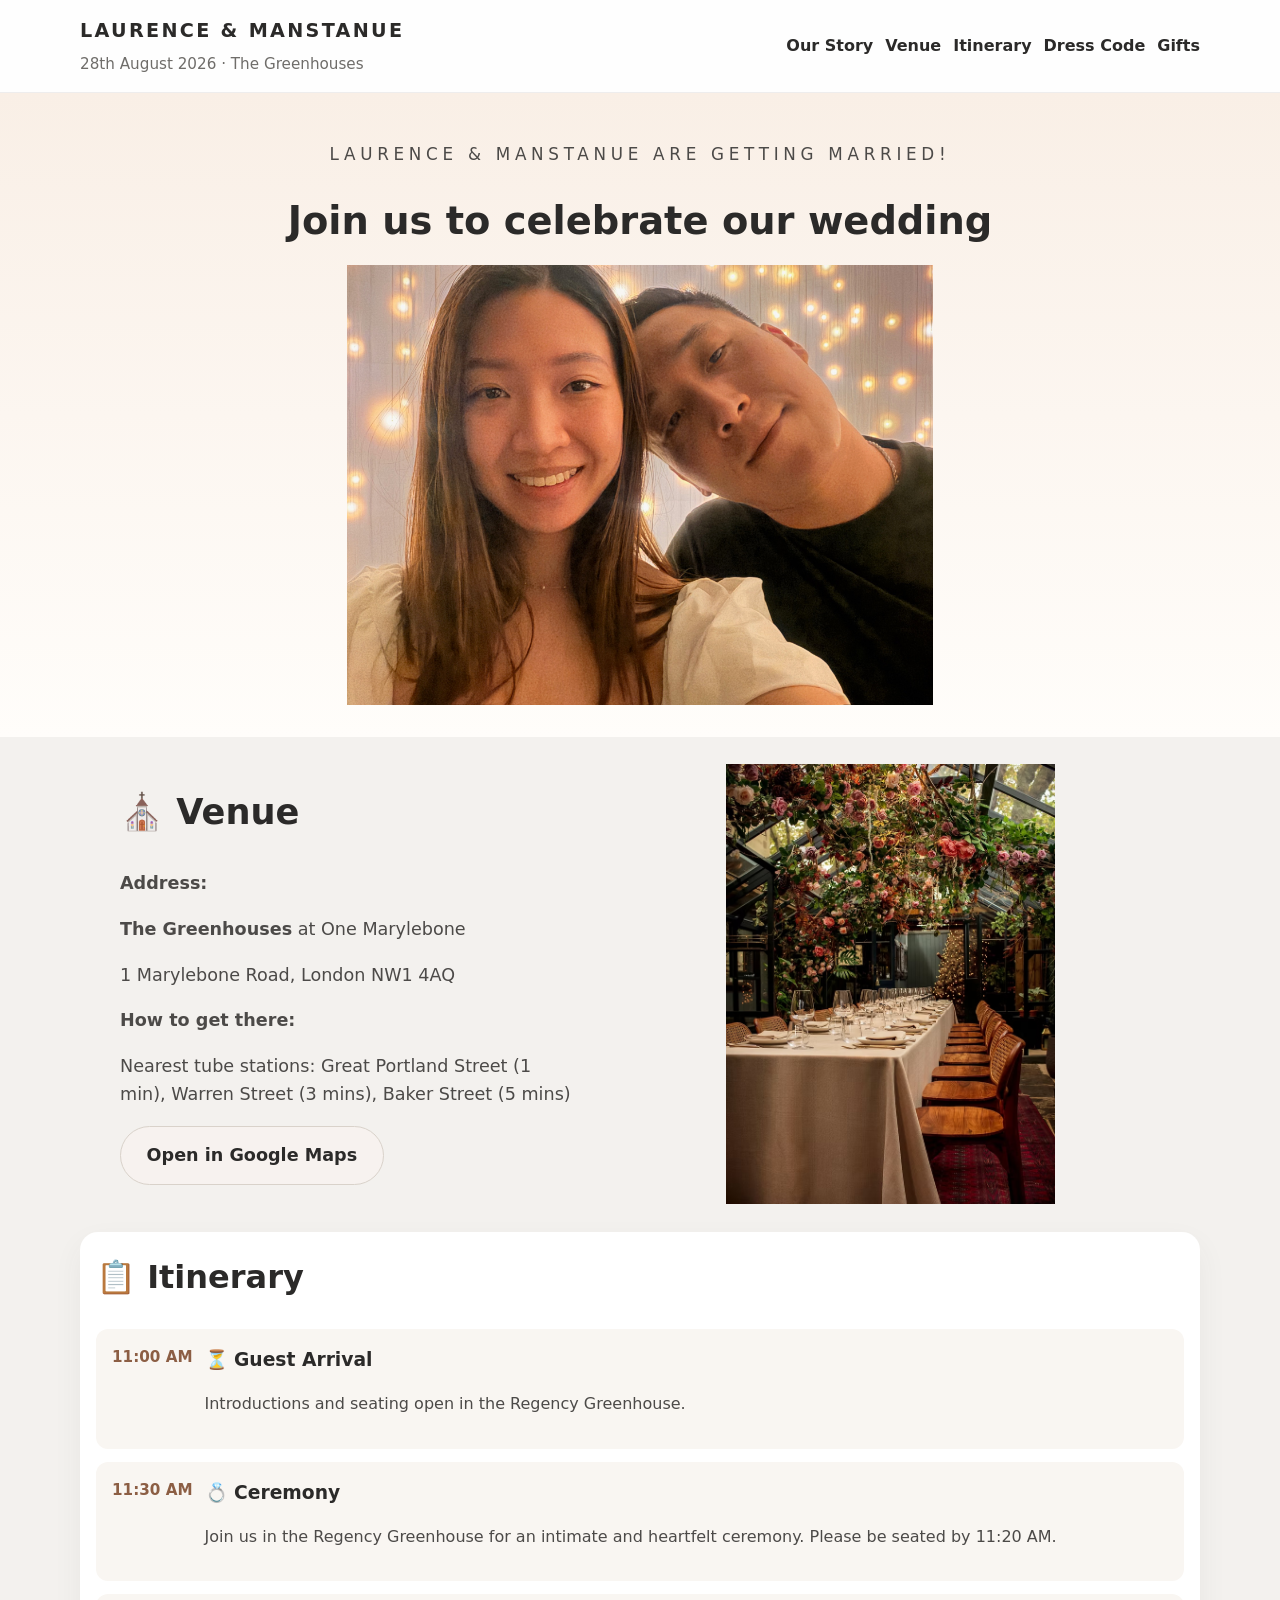
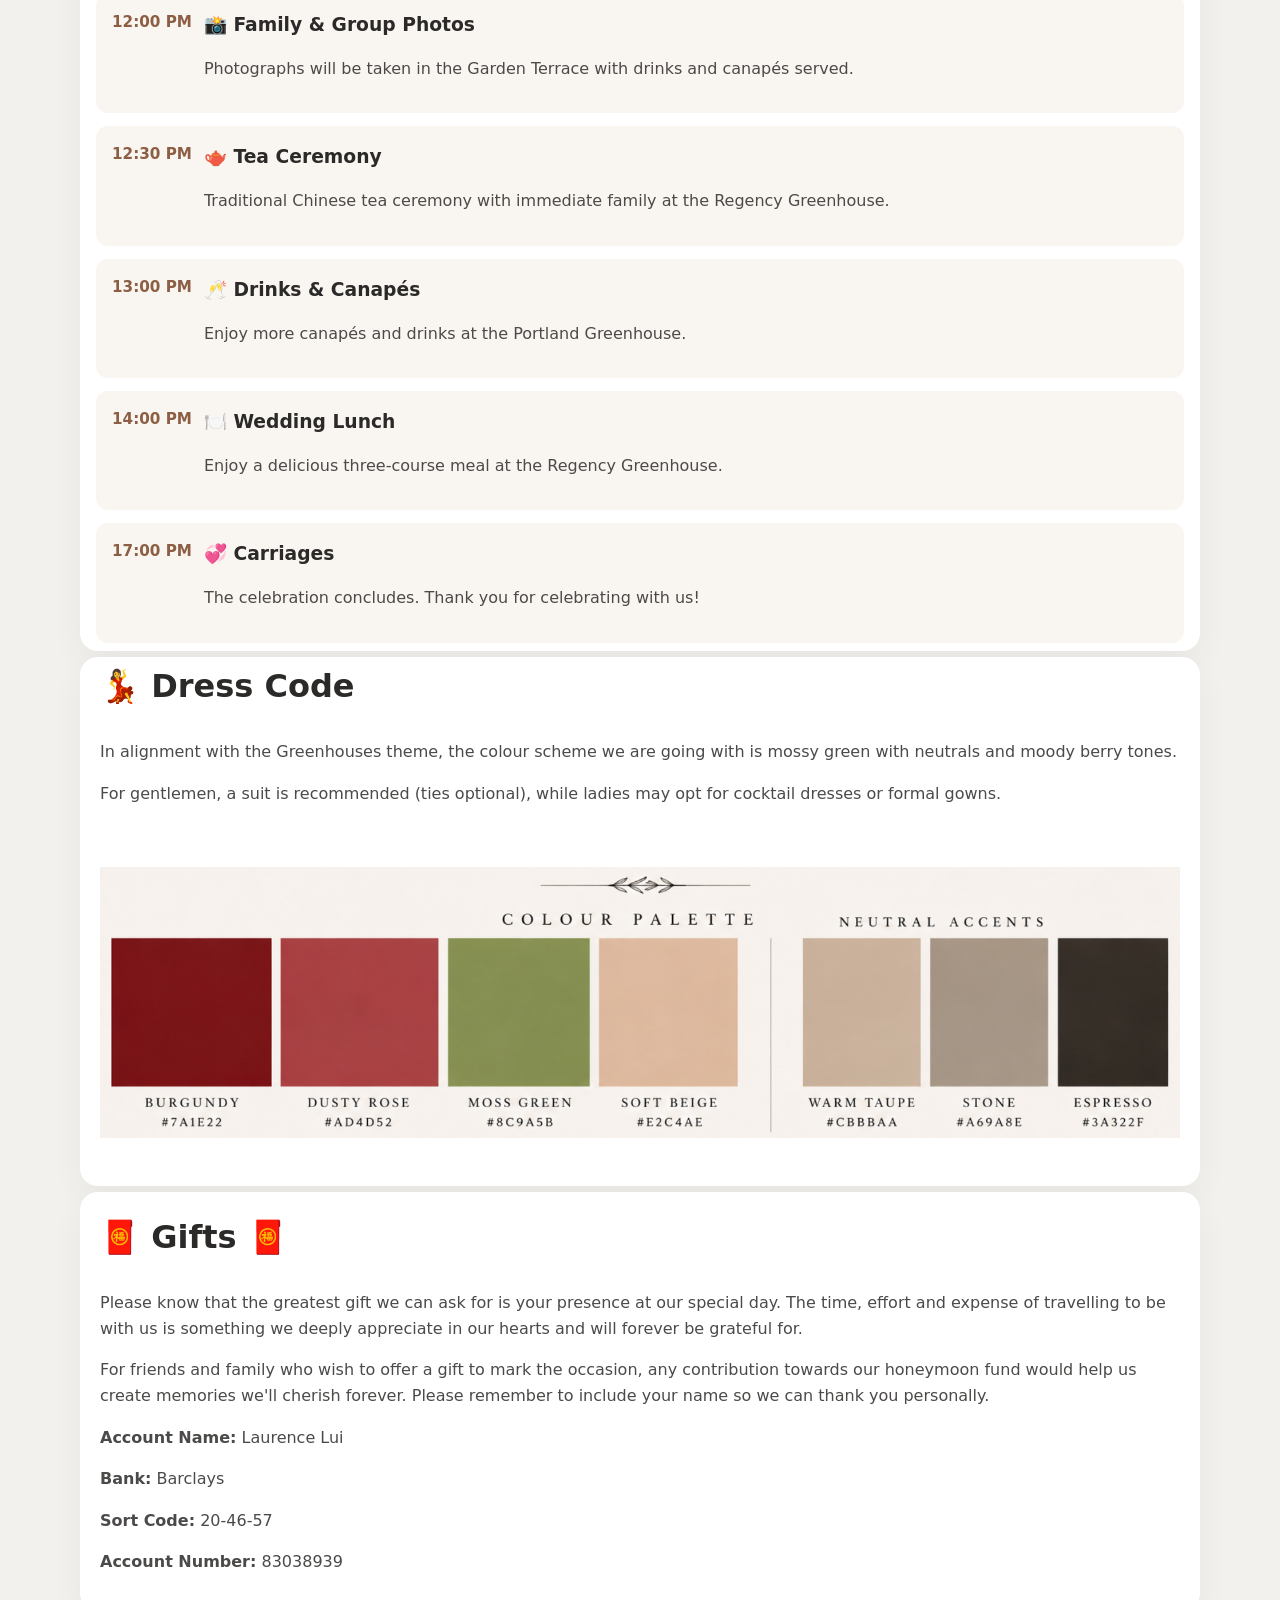
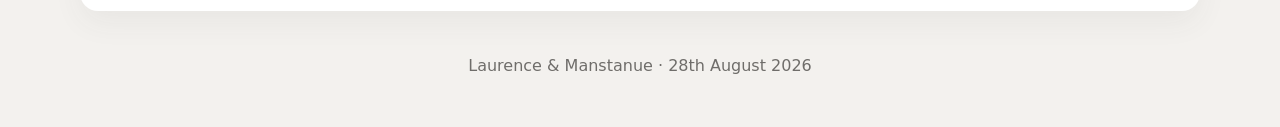
==== commit 8c987fc9: "Update itinerary and travel sections in index.html" ====
--- a/index.html
+++ b/index.html
@@ -70,7 +70,7 @@
       </section>
 
       <section id="itinerary" class="section container section-card">
-        <h2>Itinerary</h2>
+        <h2>📋 Itinerary</h2>
         <div class="timeline">
           <article class="timeline-item">
             <span class="timeline-time">11:00 AM</span>
@@ -124,22 +124,21 @@
         </div>
       </section>
 
-      <section id="travel" class="section container split-section reverse">
-        <div>
-          <h2>💃 Dress Code</h2>
-          <p>In alignment with the Greenhouses theme, the colour scheme we are going with is mossy green with neutrals and moody berry tones.</p>
-          <p>For gentlemen, a suit is recommended (ties optional), while ladies may opt for cocktail dresses.</p>
-        </div>
+      <section id="travel" class="section container section-card">
+        <h2>💃 Dress Code</h2>
+        <p>In alignment with the Greenhouses theme, the colour scheme we are going with is mossy green with neutrals and moody berry tones.</p>
+        <p>For gentlemen, a suit is recommended (ties optional), while ladies may opt for cocktail dresses or formal gowns.</p>
         <div class="dress-code-image"></div>
       </section>
 
-      <section id="contact" class="section container split-section contact-section">
-        <div>
-          <h2>🧧 Gifts 🧧</h2>
-          <p>Please know that the greatest gift we can ask for is your presence at our special day. The time, effort and expense of travelling to be with us is something we deeply appreciate in our hearts and will forever be grateful for.</p>
-          <p>For friends and family who wish to offer a gift to mark the occasion, any contribution towards our honeymoon fund would help us create memories we'll cherish forever.</p>
-        </div>
-        <div class="travel-image"></div>
+      <section id="contact" class="section container section-card">
+        <h2>🧧 Gifts 🧧</h2>
+        <p>Please know that the greatest gift we can ask for is your presence at our special day. The time, effort and expense of travelling to be with us is something we deeply appreciate in our hearts and will forever be grateful for.</p>
+        <p>For friends and family who wish to offer a gift to mark the occasion, any contribution towards our honeymoon fund would help us create memories we'll cherish forever. Please remember to include your name so we can thank you personally.</p>
+        <p><strong>Account Name:</strong> Laurence Lui</p>
+        <p><strong>Bank:</strong> Barclays</p>
+        <p><strong>Sort Code:</strong> 20-46-57</p>
+        <p><strong>Account Number:</strong> 83038939</p>
       </section>
     </main>
 
